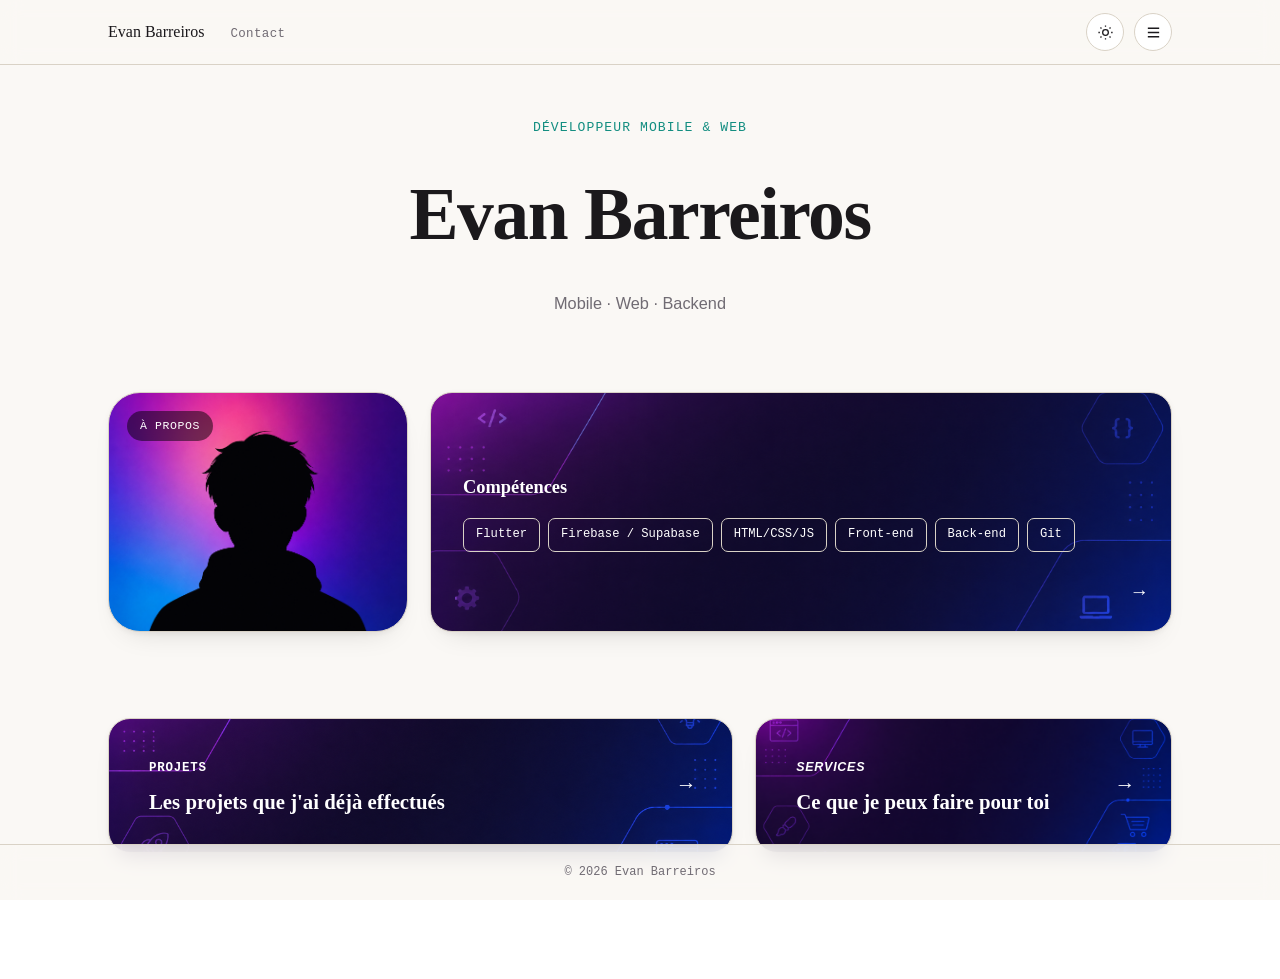
==== index.html @ f49cecab "Add files via upload" ====
<!DOCTYPE html>
<html lang="fr">
<head>
<meta charset="UTF-8">
<meta name="viewport" content="width=device-width, initial-scale=1.0">
<title>Evan Barreiros — Développeur Flutter & Web</title>
<meta name="description" content="Portfolio d'Evan Barreiros, développeur mobile Flutter et web.">
<link rel="stylesheet" href="style.css">
</head>
<body>

<!-- Couche de fond fixe, seule a se retourner en plaques au changement de theme -->
<div class="page-bg" id="page-bg" aria-hidden="true"></div>

<!-- Barre du haut : nav a gauche, menu et theme a droite -->
<header class="topbar">
  <div class="wrap topbar-inner">
    <ul class="nav-left">
      <li><a href="index.html" class="brand">Evan Barreiros</a></li>
      <li><a href="contact.html" class="contact-link">Contact</a></li>
    </ul>
    <div class="topbar-right">
      <button class="icon-btn" id="theme-toggle" aria-label="Changer de thème">
        <svg viewBox="0 0 24 24" fill="none" stroke="currentColor" stroke-width="1.8"><circle cx="12" cy="12" r="4"/><path d="M12 2v2M12 20v2M4.9 4.9l1.4 1.4M17.7 17.7l1.4 1.4M2 12h2M20 12h2M4.9 19.1l1.4-1.4M17.7 6.3l1.4-1.4"/></svg>
      </button>
      <button class="icon-btn" id="menu-toggle" aria-label="Ouvrir le menu" aria-expanded="false">
        <svg viewBox="0 0 24 24" fill="none" stroke="currentColor" stroke-width="1.8"><path d="M4 6h16M4 12h16M4 18h16"/></svg>
      </button>
      <div class="menu-panel" id="menu-panel">
        <a href="about.html">À propos</a>
        <a href="skills.html">Compétences</a>
        <a href="projects.html">Projets</a>
        <a href="services.html">Services</a>
      </div>
    </div>
  </div>
</header>

<main class="wrap">

  <!-- Nom en grand -->
  <section class="hero-name">
    <span class="role">Développeur Mobile &amp; Web</span>
    <h1>Evan Barreiros</h1>
    <p>Mobile · Web · Backend</p>
  </section>

  <!-- Aperçu profil + competences -->
  <section class="overview-grid">
    <a href="about.html" class="card card-about">
      <span class="card-label">À propos</span>
    </a>

    <a href="skills.html" class="card card-skills">
      <h3>Compétences</h3>
      <div class="tag-row">
        <span class="tag">Flutter</span>
        <span class="tag">Firebase / Supabase</span>
        <span class="tag">HTML/CSS/JS</span>
        <span class="tag">Front-end</span>
        <span class="tag">Back-end</span>
        <span class="tag">Git</span>
      </div>
      <span class="corner-arrow">→</span>
    </a>
  </section>

  <!-- Projets + Services : meme famille de forme, tailles asymetriques -->
  <section class="proj-serv-grid">
    <a href="projects.html" class="strip">
      <div>
        <span class="label">Projets</span>
        <h3>Les projets que j'ai déjà effectués</h3>
      </div>
      <span class="arrow">→</span>
    </a>

    <a href="services.html" class="services-card">
      <div>
        <span class="label">Services</span>
        <h3>Ce que je peux faire pour toi</h3>
      </div>
      <span class="arrow">→</span>
    </a>
  </section>

</main>

<footer>© 2026 Evan Barreiros</footer>

<script src="script.js"></script>
</body>
</html>
---- style.css ----
/* Polices systeme uniquement : rien a telecharger, ca marche hors-ligne */
:root{
  --bg: #000000;
  --bg-card: #121212;
  --line: #262626;
  --text: #efeceA;
  --text-muted: #918c95;
  --accent: #E3542E;
  --accent-2: #2EE6D6;
  --radius-lg: 22px;
  --radius-md: 14px;

  --font-display: Georgia, 'Times New Roman', 'Palatino Linotype', serif;
  --font-body: -apple-system, BlinkMacSystemFont, 'Segoe UI', Roboto, Arial, sans-serif;
  --font-mono: 'Courier New', ui-monospace, Consolas, monospace;
}

/* Variante theme clair */
html[data-theme="light"]{
  --bg: #faf8f5;
  --bg-card: #ffffff;
  --line: #d9d2c6;
  --text: #1b191c;
  --text-muted: #706b73;
  --accent: #d1481f;
  --accent-2: #128d80;
}

/* En theme clair, les cartes ont besoin d'une ombre pour bien se detacher du fond */
html[data-theme="light"] .card,
html[data-theme="light"] .strip,
html[data-theme="light"] .services-card{
  box-shadow: 0 2px 6px rgba(30,20,10,0.05), 0 14px 30px -18px rgba(30,20,10,0.18);
}

*{ box-sizing:border-box; }
html{ scroll-behavior:smooth; }
/* Barre de scroll retiree visuellement : le contenu tient dans l'ecran,
   on ne veut plus jamais voir cette barre (garde le scroll fonctionnel
   en secours pour les tres petits ecrans, juste invisible). */
html, body{
  scrollbar-width:none;
  -ms-overflow-style:none;
}
html::-webkit-scrollbar, body::-webkit-scrollbar{ display:none; width:0; height:0; }
body{
  margin:0; color:var(--text);
  font-family:var(--font-body); line-height:1.6;
  transition: color 1.6s ease;
  /* espace reserve en bas = hauteur reelle du footer (calculee en JS),
     pour ne jamais laisser de vide en trop sous le contenu */
  padding-bottom: var(--footer-h, 55px);
}

/* Couche de fond fixe, derriere tout le contenu : c'est ELLE seule qui se retourne
   en plaques au changement de theme. Navbar, cartes, footer, texte restent
   affiches en continu et se contentent d'un fondu de couleur (regles plus bas). */
.page-bg{
  position:fixed; inset:0; z-index:-1; pointer-events:none;
  background: var(--bg);
  transition: background-color 1.6s ease;
}
.page-bg.is-flipping-setup{
  display:grid;
  grid-template-columns: repeat(var(--flip-cols), 1fr);
  grid-template-rows: repeat(var(--flip-rows), 1fr);
}
/* Chaque case a sa propre perspective : la plaque tourne comme une vraie carte a
   deux faces (avant = couleur qu'on quitte, arriere = nouvelle couleur), pas un
   simple aplat qui se degrade. */
.page-bg .tile-cell{
  position:relative;
  perspective: 500px;
}
.page-bg .flip-tile{
  position:absolute; inset:0;
  transform-style: preserve-3d;
  transform: rotateY(0deg);
  transition: transform .55s cubic-bezier(.76,0,.24,1) var(--tile-delay);
}
.page-bg.is-flipping .flip-tile{
  transform: rotateY(180deg);
}
.page-bg .face{
  position:absolute; inset:-1px;
  backface-visibility: hidden;
}
.page-bg .face-front{ background: var(--tile-front); }
.page-bg .face-back{
  background: var(--tile-back);
  transform: rotateY(180deg);
}
@media (prefers-reduced-motion: reduce){
  .page-bg{ transition:none; }
}
h1,h2,h3{ font-family:var(--font-display); margin:0; }
a{ color:inherit; text-decoration:none; }
a:focus-visible, button:focus-visible{ outline:2px solid var(--accent-2); outline-offset:3px; }

.wrap{ max-width: 1120px; margin:0 auto; padding:0 28px; }

/* Barre du haut */
.topbar{
  position:sticky; top:0; z-index:60;
  background: color-mix(in srgb, var(--bg) 82%, transparent);
  backdrop-filter: blur(10px);
  border-bottom:1px solid var(--line);
  transition: background-color 1.6s ease, border-color 1.6s ease;
}
.topbar-inner{
  display:flex; align-items:center; justify-content:space-between; height:64px;
}
.nav-left{ display:flex; align-items:center; gap:26px; list-style:none; margin:0; padding:0; }
.nav-left a{
  font-family:var(--font-mono); font-size:0.78rem; letter-spacing:0.03em;
  color:var(--text-muted); transition:color .2s;
}
.nav-left a:hover{ color:var(--accent-2); }
.nav-left .brand{
  font-family:var(--font-display); font-size:1rem; letter-spacing:0; color:var(--text);
}
.nav-left .brand:hover{ color:var(--accent-2); }
@media (max-width:680px){ .nav-left .contact-link{ display:none; } }

.topbar-right{ display:flex; align-items:center; gap:10px; position:relative; }

.icon-btn{
  width:38px; height:38px; border-radius:50%; border:1px solid var(--line);
  background:var(--bg-card); color:var(--text); cursor:pointer;
  display:flex; align-items:center; justify-content:center;
  transition: border-color .2s, background-color 1.6s ease, color 1.5s ease;
}
.icon-btn:hover{ border-color: var(--accent-2); }
.icon-btn svg{ width:17px; height:17px; }

/* Sous-menu du bouton menu, vide pour l'instant */
.menu-panel{
  position:absolute; top:52px; right:0; width:220px;
  background:var(--bg-card); border:1px solid var(--line); border-radius:var(--radius-md);
  padding:10px; display:none; box-shadow:0 18px 40px -14px rgba(0,0,0,0.5);
  transition: background-color 1.6s ease, border-color 1.6s ease;
}
.menu-panel.open{ display:block; }
.menu-panel a{
  display:block; font-family:var(--font-mono); font-size:0.82rem;
  color:var(--text); padding:11px 12px; border-radius:8px;
  transition: background-color .15s ease, color .15s ease;
}
.menu-panel a:hover{ background: color-mix(in srgb, var(--accent-2) 14%, transparent); color:var(--accent-2); }

/* Nom en grand, centre */
.hero-name{
  padding: 52px 0 34px; text-align:center;
}
.hero-name .role{
  font-family:var(--font-mono); font-size:0.82rem; color:var(--accent-2);
  letter-spacing:0.08em; text-transform:uppercase; margin-bottom:18px; display:block;
}
.hero-name h1{
  font-size: clamp(2.6rem, 7vw, 4.6rem); letter-spacing:-0.02em; font-weight:700;
}
.hero-name p{
  margin-top:16px; color:var(--text-muted); font-size:1.02rem;
}

/* Grille des deux aperçus : profil + competences */
.overview-grid{
  display:grid; grid-template-columns: 300px 1fr; gap:22px;
  padding: 26px 0 56px; align-items:stretch;
}
@media (max-width:780px){ .overview-grid{ grid-template-columns:1fr; } }

.card{
  background:var(--bg-card); border:1px solid var(--line);
  transition: transform .22s ease, border-color .22s ease, background-color 1.6s ease;
}
.card:hover{ transform: translateY(-4px); border-color: var(--accent-2); }

.card-about{
  position:relative;
  min-height: 240px;
  border-radius: 32px;
  background-color: var(--bg-card); /* s'affiche si l'image ne charge pas */
  background-image: url('Assets/images/Moi.png');
  background-size: cover;
  background-position: center;
  transition: background-color 1.6s ease, border-color 1.6s ease;
}
.card-label{
  position:absolute; top:18px; left:18px;
  font-family:var(--font-mono); font-size:0.72rem; letter-spacing:0.05em; text-transform:uppercase;
  color:#fff; background:rgba(0,0,0,0.5); padding:6px 13px; border-radius:999px;
  backdrop-filter: blur(4px);
}

.card-skills{
  position:relative;
  border-radius: var(--radius-lg);
  padding: 30px 32px;
  display:flex; flex-direction:column; justify-content:center; gap:16px;
}
.card-skills h3{ font-size:1.15rem; }
.corner-arrow{
  position:absolute; bottom:22px; right:26px;
  font-family:var(--font-mono); font-size:1.2rem; color:var(--text-muted);
}
.tag-row{ display:flex; flex-wrap:wrap; gap:8px; }
.tag{
  font-family:var(--font-mono); font-size:0.76rem; color:var(--text-muted);
  border:1px solid var(--line); padding:6px 12px; border-radius:7px;
  transition: color 1.5s ease, border-color 1.5s ease;
}

/* Fond image pour Competences / Projets / Services : l'image reste identique
   quel que soit le theme, aucun voile ne vient l'eclaircir/assombrir. */
.card-skills{
  background-color: var(--bg-card);
  background-image: url('Assets/images/comp.png');
  background-size: cover;
  background-position: center;
}
.strip{
  background-color: var(--bg-card);
  background-image: url('Assets/images/project.png');
  background-size: cover;
  background-position: center;
}
.services-card{
  background-color: var(--bg-card);
  background-image: url('Assets/images/service.png');
  background-size: cover;
  background-position: center;
}

/* Projets + Services : meme carte de base, un fanion de coin en miroir pour les distinguer */
.proj-serv-grid{
  display:grid; grid-template-columns: 1.5fr 1fr; gap:22px;
  margin: 30px 0 70px;
  align-items:stretch;
}
@media (max-width:780px){ .proj-serv-grid{ grid-template-columns:1fr; } }

.strip, .services-card{
  position:relative; overflow:hidden;
  padding: 34px 40px;
  border:1px solid var(--line); border-radius: var(--radius-lg);
  display:flex; align-items:center; justify-content:space-between; gap:20px; flex-wrap:wrap;
  transition: border-color .22s ease, background-color 1.6s ease;
}

.strip:hover, .services-card:hover{ border-color: var(--accent-2); }
.strip .label, .services-card .label{ font-family:var(--font-mono); font-size:0.78rem; font-weight:600; text-transform:uppercase; letter-spacing:0.06em; color: var(--accent); }
.services-card .label{ font-family:var(--font-body); font-style:italic; color: var(--accent-2); }
.strip h3, .services-card h3{ font-size:1.3rem; margin-top:6px; }
.strip .arrow, .services-card .arrow{ font-family:var(--font-mono); font-size:1.3rem; color:var(--text-muted); }

/* Ces trois cartes ont une photo en fond : le texte reste toujours blanc,
   qu'il fasse clair ou sombre, pour rester lisible sur l'image. */
.card-skills h3,
.card-skills .tag,
.card-skills .corner-arrow,
.strip .label, .services-card .label,
.strip h3, .services-card h3,
.strip .arrow, .services-card .arrow{
  color: #fff;
}

footer{
  position: fixed; left:0; right:0; bottom:0; z-index:60;
  padding:18px 0; text-align:center; color:var(--text-muted);
  font-family:var(--font-mono); font-size:0.75rem;
  background: color-mix(in srgb, var(--bg) 82%, transparent);
  backdrop-filter: blur(10px);
  border-top:1px solid var(--line);
  transition: color 1.5s ease, border-color 1.5s ease, background-color 1.6s ease;
}
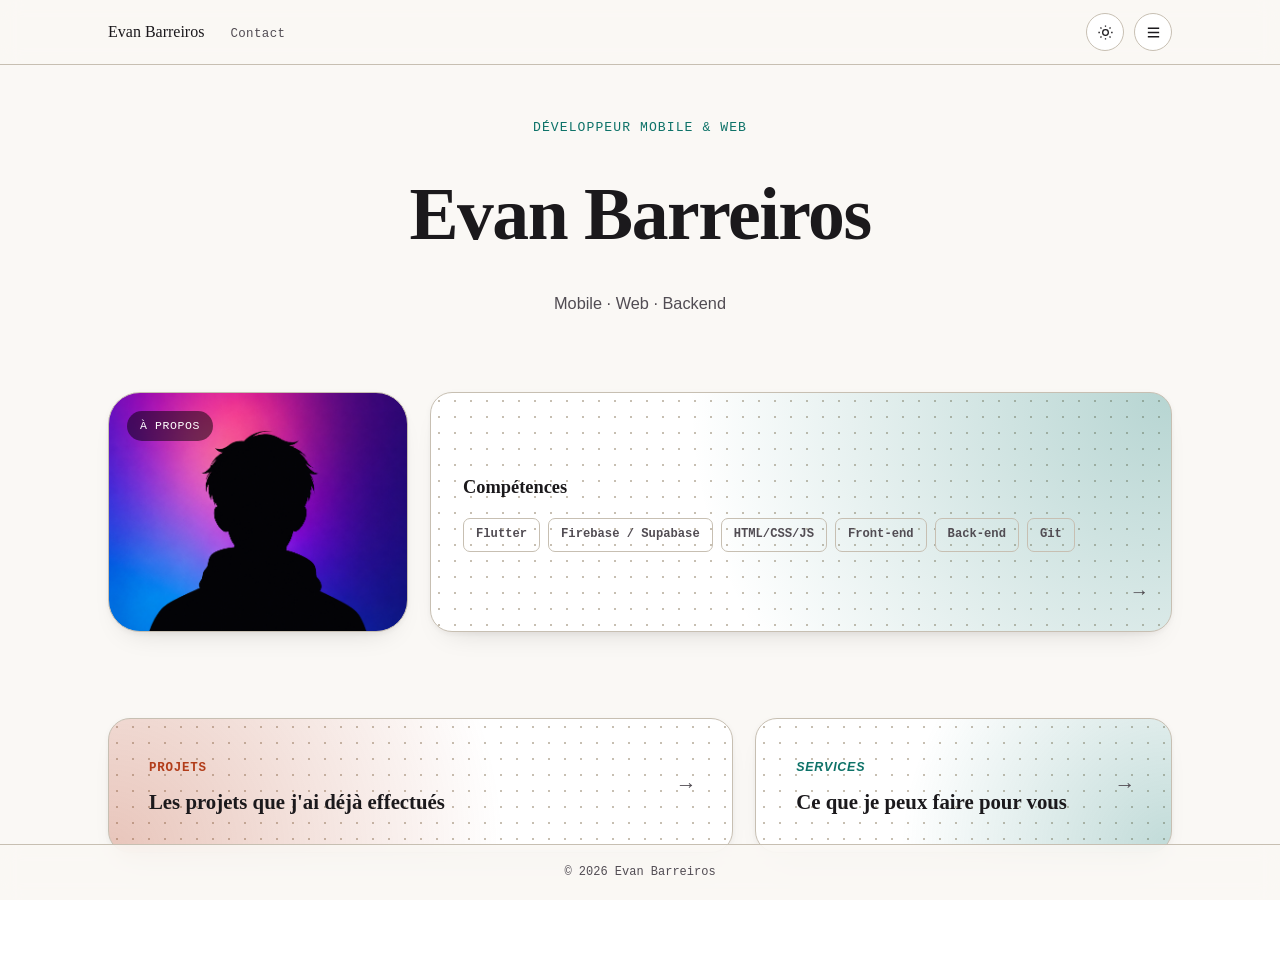
==== commit 60775bce: "Add files via upload" ====
--- a/index.html
+++ b/index.html
@@ -78,7 +78,7 @@
     <a href="services.html" class="services-card">
       <div>
         <span class="label">Services</span>
-        <h3>Ce que je peux faire pour toi</h3>
+        <h3>Ce que je peux faire pour vous</h3>
       </div>
       <span class="arrow">→</span>
     </a>
--- a/style.css
+++ b/style.css
@@ -4,9 +4,10 @@
   --bg-card: #121212;
   --line: #262626;
   --text: #efeceA;
-  --text-muted: #918c95;
+  --text-muted: #b3aeb6;
   --accent: #E3542E;
   --accent-2: #2EE6D6;
+  --accent-btn: #b8391b;
   --radius-lg: 22px;
   --radius-md: 14px;
 
@@ -19,11 +20,12 @@
 html[data-theme="light"]{
   --bg: #faf8f5;
   --bg-card: #ffffff;
-  --line: #d9d2c6;
+  --line: #c7bfb2;
   --text: #1b191c;
-  --text-muted: #706b73;
-  --accent: #d1481f;
-  --accent-2: #128d80;
+  --text-muted: #514c53;
+  --accent: #b23c19;
+  --accent-2: #0d7268;
+  --accent-btn: #b23c19;
 }
 
 /* En theme clair, les cartes ont besoin d'une ombre pour bien se detacher du fond */
@@ -46,49 +48,19 @@
 body{
   margin:0; color:var(--text);
   font-family:var(--font-body); line-height:1.6;
-  transition: color 1.6s ease;
+  transition: color .6s ease;
   /* espace reserve en bas = hauteur reelle du footer (calculee en JS),
      pour ne jamais laisser de vide en trop sous le contenu */
   padding-bottom: var(--footer-h, 55px);
 }
 
-/* Couche de fond fixe, derriere tout le contenu : c'est ELLE seule qui se retourne
-   en plaques au changement de theme. Navbar, cartes, footer, texte restent
-   affiches en continu et se contentent d'un fondu de couleur (regles plus bas). */
+/* Couche de fond fixe, derriere tout le contenu. Au changement de theme, le
+   script y applique un clip-path en cercle (anime en JS) qui part du bouton
+   theme et se propage jusqu'a couvrir tout l'ecran, pour reveler la nouvelle
+   couleur. Hors animation, elle reste simplement pleine et statique. */
 .page-bg{
   position:fixed; inset:0; z-index:-1; pointer-events:none;
   background: var(--bg);
-  transition: background-color 1.6s ease;
-}
-.page-bg.is-flipping-setup{
-  display:grid;
-  grid-template-columns: repeat(var(--flip-cols), 1fr);
-  grid-template-rows: repeat(var(--flip-rows), 1fr);
-}
-/* Chaque case a sa propre perspective : la plaque tourne comme une vraie carte a
-   deux faces (avant = couleur qu'on quitte, arriere = nouvelle couleur), pas un
-   simple aplat qui se degrade. */
-.page-bg .tile-cell{
-  position:relative;
-  perspective: 500px;
-}
-.page-bg .flip-tile{
-  position:absolute; inset:0;
-  transform-style: preserve-3d;
-  transform: rotateY(0deg);
-  transition: transform .55s cubic-bezier(.76,0,.24,1) var(--tile-delay);
-}
-.page-bg.is-flipping .flip-tile{
-  transform: rotateY(180deg);
-}
-.page-bg .face{
-  position:absolute; inset:-1px;
-  backface-visibility: hidden;
-}
-.page-bg .face-front{ background: var(--tile-front); }
-.page-bg .face-back{
-  background: var(--tile-back);
-  transform: rotateY(180deg);
 }
 @media (prefers-reduced-motion: reduce){
   .page-bg{ transition:none; }
@@ -105,7 +77,7 @@
   background: color-mix(in srgb, var(--bg) 82%, transparent);
   backdrop-filter: blur(10px);
   border-bottom:1px solid var(--line);
-  transition: background-color 1.6s ease, border-color 1.6s ease;
+  transition: background-color .6s ease, border-color .6s ease;
 }
 .topbar-inner{
   display:flex; align-items:center; justify-content:space-between; height:64px;
@@ -120,7 +92,14 @@
   font-family:var(--font-display); font-size:1rem; letter-spacing:0; color:var(--text);
 }
 .nav-left .brand:hover{ color:var(--accent-2); }
-@media (max-width:680px){ .nav-left .contact-link{ display:none; } }
+
+@media (max-width:400px){
+  .wrap{ padding:0 16px; }
+  .nav-left{ gap:14px; }
+  .nav-left .brand{ font-size:0.9rem; }
+  .nav-left a{ font-size:0.72rem; }
+  .topbar-right{ gap:6px; }
+}
 
 .topbar-right{ display:flex; align-items:center; gap:10px; position:relative; }
 
@@ -128,7 +107,7 @@
   width:38px; height:38px; border-radius:50%; border:1px solid var(--line);
   background:var(--bg-card); color:var(--text); cursor:pointer;
   display:flex; align-items:center; justify-content:center;
-  transition: border-color .2s, background-color 1.6s ease, color 1.5s ease;
+  transition: border-color .2s, background-color .6s ease, color .6s ease;
 }
 .icon-btn:hover{ border-color: var(--accent-2); }
 .icon-btn svg{ width:17px; height:17px; }
@@ -138,7 +117,7 @@
   position:absolute; top:52px; right:0; width:220px;
   background:var(--bg-card); border:1px solid var(--line); border-radius:var(--radius-md);
   padding:10px; display:none; box-shadow:0 18px 40px -14px rgba(0,0,0,0.5);
-  transition: background-color 1.6s ease, border-color 1.6s ease;
+  transition: background-color .6s ease, border-color .6s ease;
 }
 .menu-panel.open{ display:block; }
 .menu-panel a{
@@ -172,7 +151,7 @@
 
 .card{
   background:var(--bg-card); border:1px solid var(--line);
-  transition: transform .22s ease, border-color .22s ease, background-color 1.6s ease;
+  transition: transform .22s ease, border-color .22s ease, background-color .6s ease;
 }
 .card:hover{ transform: translateY(-4px); border-color: var(--accent-2); }
 
@@ -184,7 +163,7 @@
   background-image: url('Assets/images/Moi.png');
   background-size: cover;
   background-position: center;
-  transition: background-color 1.6s ease, border-color 1.6s ease;
+  transition: background-color .6s ease, border-color .6s ease;
 }
 .card-label{
   position:absolute; top:18px; left:18px;
@@ -206,30 +185,36 @@
 }
 .tag-row{ display:flex; flex-wrap:wrap; gap:8px; }
 .tag{
-  font-family:var(--font-mono); font-size:0.76rem; color:var(--text-muted);
+  font-family:var(--font-mono); font-size:0.76rem; font-weight:600; color:var(--text-muted);
   border:1px solid var(--line); padding:6px 12px; border-radius:7px;
-  transition: color 1.5s ease, border-color 1.5s ease;
-}
-
-/* Fond image pour Competences / Projets / Services : l'image reste identique
-   quel que soit le theme, aucun voile ne vient l'eclaircir/assombrir. */
+  transition: color .6s ease, border-color .6s ease;
+}
+
+/* Fond genere en CSS pour Competences / Projets / Services : un halo de couleur
+   d'accent dans un coin + une fine grille de points, a la place d'une photo.
+   S'adapte tout seul au theme (base sur --bg-card/--line) et reste coherent
+   avec le cote "dev" du site (police mono, grille). Un coin different par
+   carte pour bien les distinguer d'un coup d'oeil. */
 .card-skills{
   background-color: var(--bg-card);
-  background-image: url('Assets/images/comp.png');
-  background-size: cover;
-  background-position: center;
+  background-image:
+    radial-gradient(circle at 100% 0%, color-mix(in srgb, var(--accent-2) 30%, transparent), transparent 62%),
+    radial-gradient(circle, var(--line) 1px, transparent 1.4px);
+  background-size: auto, 16px 16px;
 }
 .strip{
   background-color: var(--bg-card);
-  background-image: url('Assets/images/project.png');
-  background-size: cover;
-  background-position: center;
+  background-image:
+    radial-gradient(circle at 0% 100%, color-mix(in srgb, var(--accent) 30%, transparent), transparent 62%),
+    radial-gradient(circle, var(--line) 1px, transparent 1.4px);
+  background-size: auto, 16px 16px;
 }
 .services-card{
   background-color: var(--bg-card);
-  background-image: url('Assets/images/service.png');
-  background-size: cover;
-  background-position: center;
+  background-image:
+    radial-gradient(circle at 100% 100%, color-mix(in srgb, var(--accent-2) 26%, transparent), transparent 62%),
+    radial-gradient(circle, var(--line) 1px, transparent 1.4px);
+  background-size: auto, 16px 16px;
 }
 
 /* Projets + Services : meme carte de base, un fanion de coin en miroir pour les distinguer */
@@ -245,7 +230,7 @@
   padding: 34px 40px;
   border:1px solid var(--line); border-radius: var(--radius-lg);
   display:flex; align-items:center; justify-content:space-between; gap:20px; flex-wrap:wrap;
-  transition: border-color .22s ease, background-color 1.6s ease;
+  transition: border-color .22s ease, background-color .6s ease;
 }
 
 .strip:hover, .services-card:hover{ border-color: var(--accent-2); }
@@ -253,17 +238,6 @@
 .services-card .label{ font-family:var(--font-body); font-style:italic; color: var(--accent-2); }
 .strip h3, .services-card h3{ font-size:1.3rem; margin-top:6px; }
 .strip .arrow, .services-card .arrow{ font-family:var(--font-mono); font-size:1.3rem; color:var(--text-muted); }
-
-/* Ces trois cartes ont une photo en fond : le texte reste toujours blanc,
-   qu'il fasse clair ou sombre, pour rester lisible sur l'image. */
-.card-skills h3,
-.card-skills .tag,
-.card-skills .corner-arrow,
-.strip .label, .services-card .label,
-.strip h3, .services-card h3,
-.strip .arrow, .services-card .arrow{
-  color: #fff;
-}
 
 footer{
   position: fixed; left:0; right:0; bottom:0; z-index:60;
@@ -272,5 +246,5 @@
   background: color-mix(in srgb, var(--bg) 82%, transparent);
   backdrop-filter: blur(10px);
   border-top:1px solid var(--line);
-  transition: color 1.5s ease, border-color 1.5s ease, background-color 1.6s ease;
+  transition: color .6s ease, border-color .6s ease, background-color .6s ease;
 }
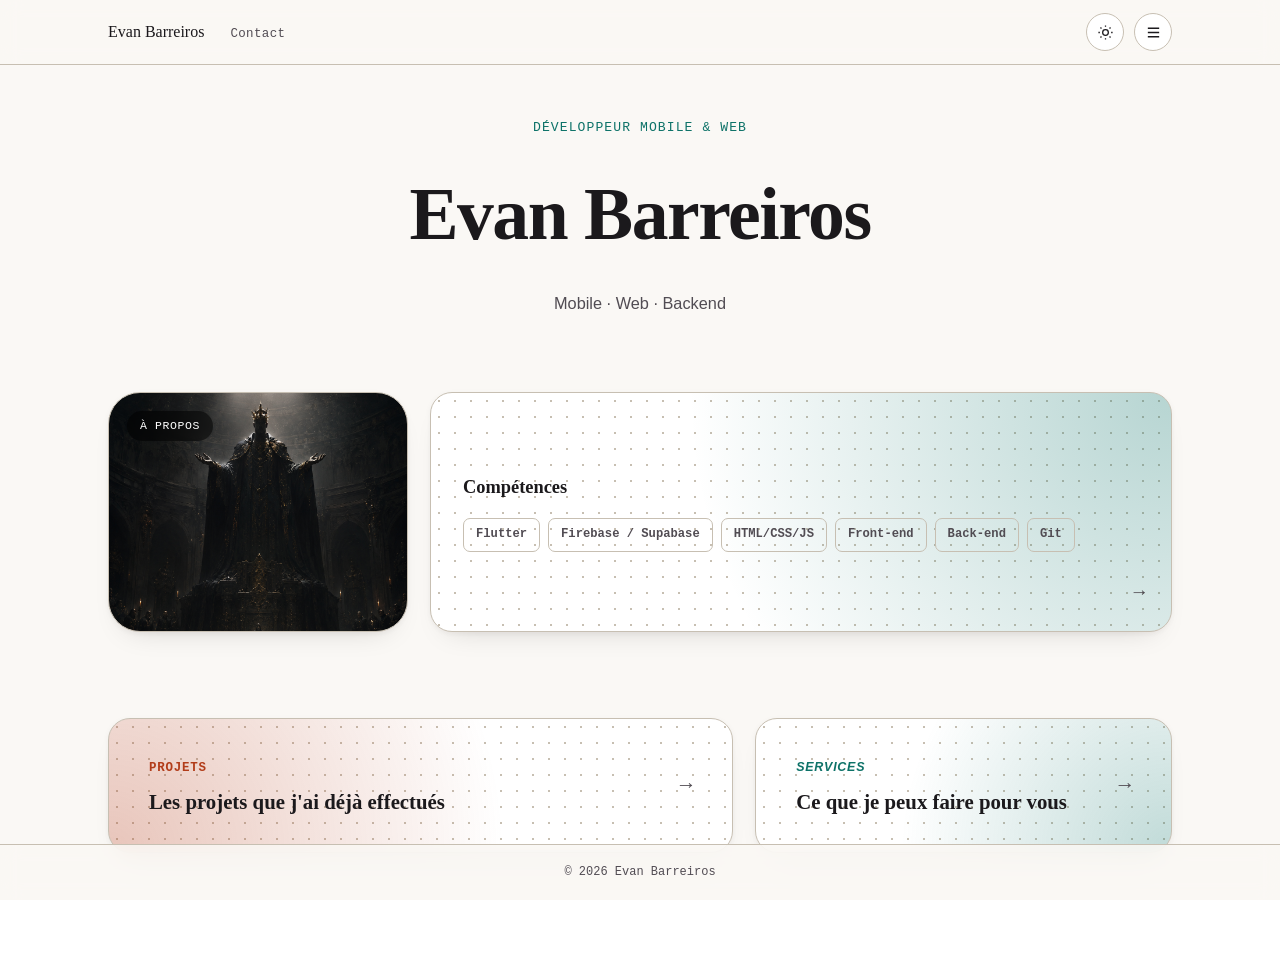
==== commit ef630d8d: "Add files via upload" ====
--- a/index.html
+++ b/index.html
@@ -89,5 +89,6 @@
 <footer>© 2026 Evan Barreiros</footer>
 
 <script src="script.js"></script>
+<script src="index-physics.js"></script>
 </body>
 </html>
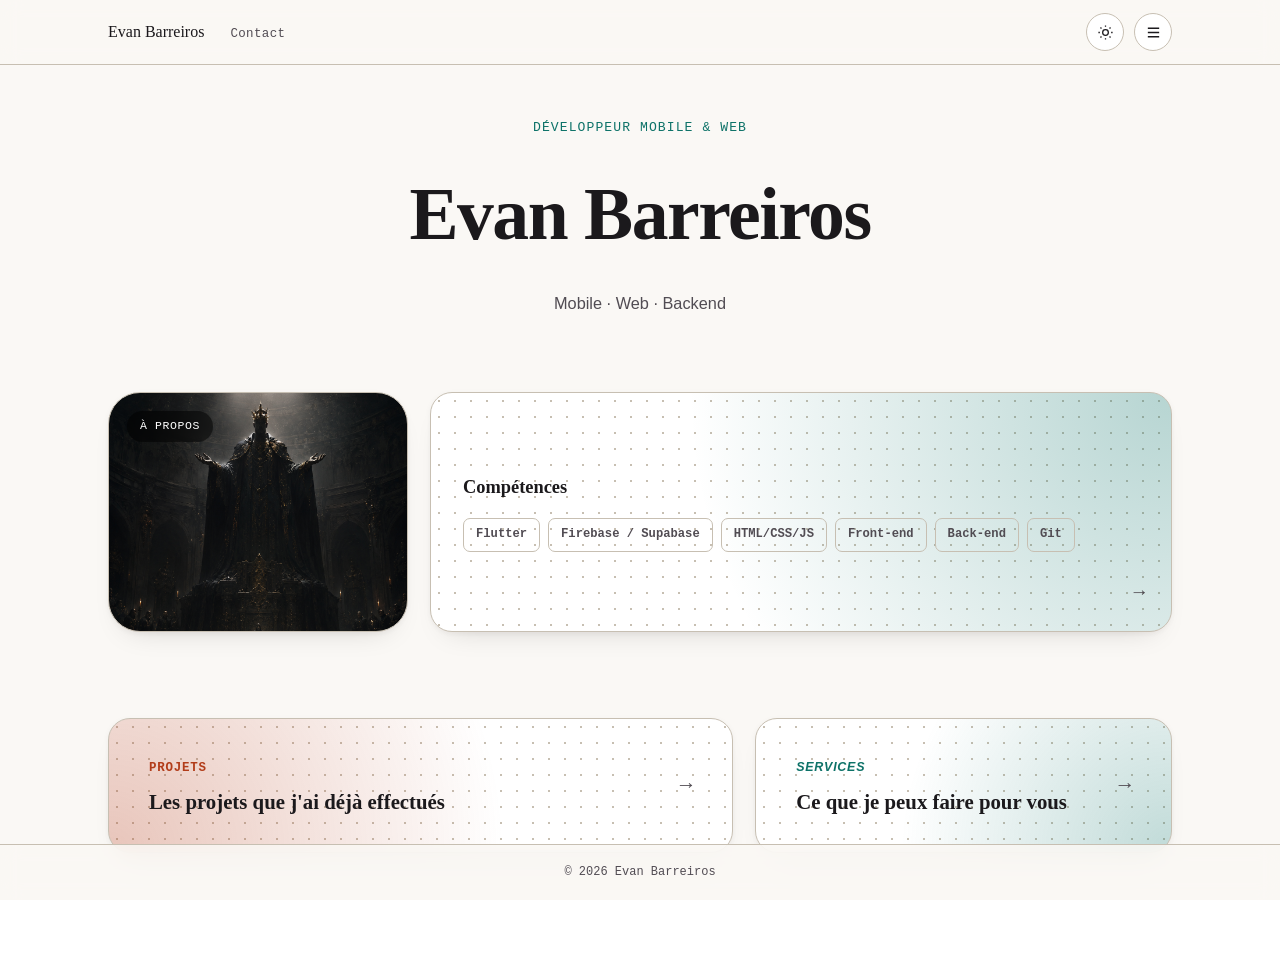
==== commit 9add53f1: "Add files via upload" ====
--- a/index.html
+++ b/index.html
@@ -3,7 +3,7 @@
 <head>
 <meta charset="UTF-8">
 <meta name="viewport" content="width=device-width, initial-scale=1.0">
-<title>Evan Barreiros — Développeur Flutter & Web</title>
+<title>Evan Barreiros - Développeur Flutter & Web</title>
 <meta name="description" content="Portfolio d'Evan Barreiros, développeur mobile Flutter et web.">
 <link rel="stylesheet" href="style.css">
 </head>
